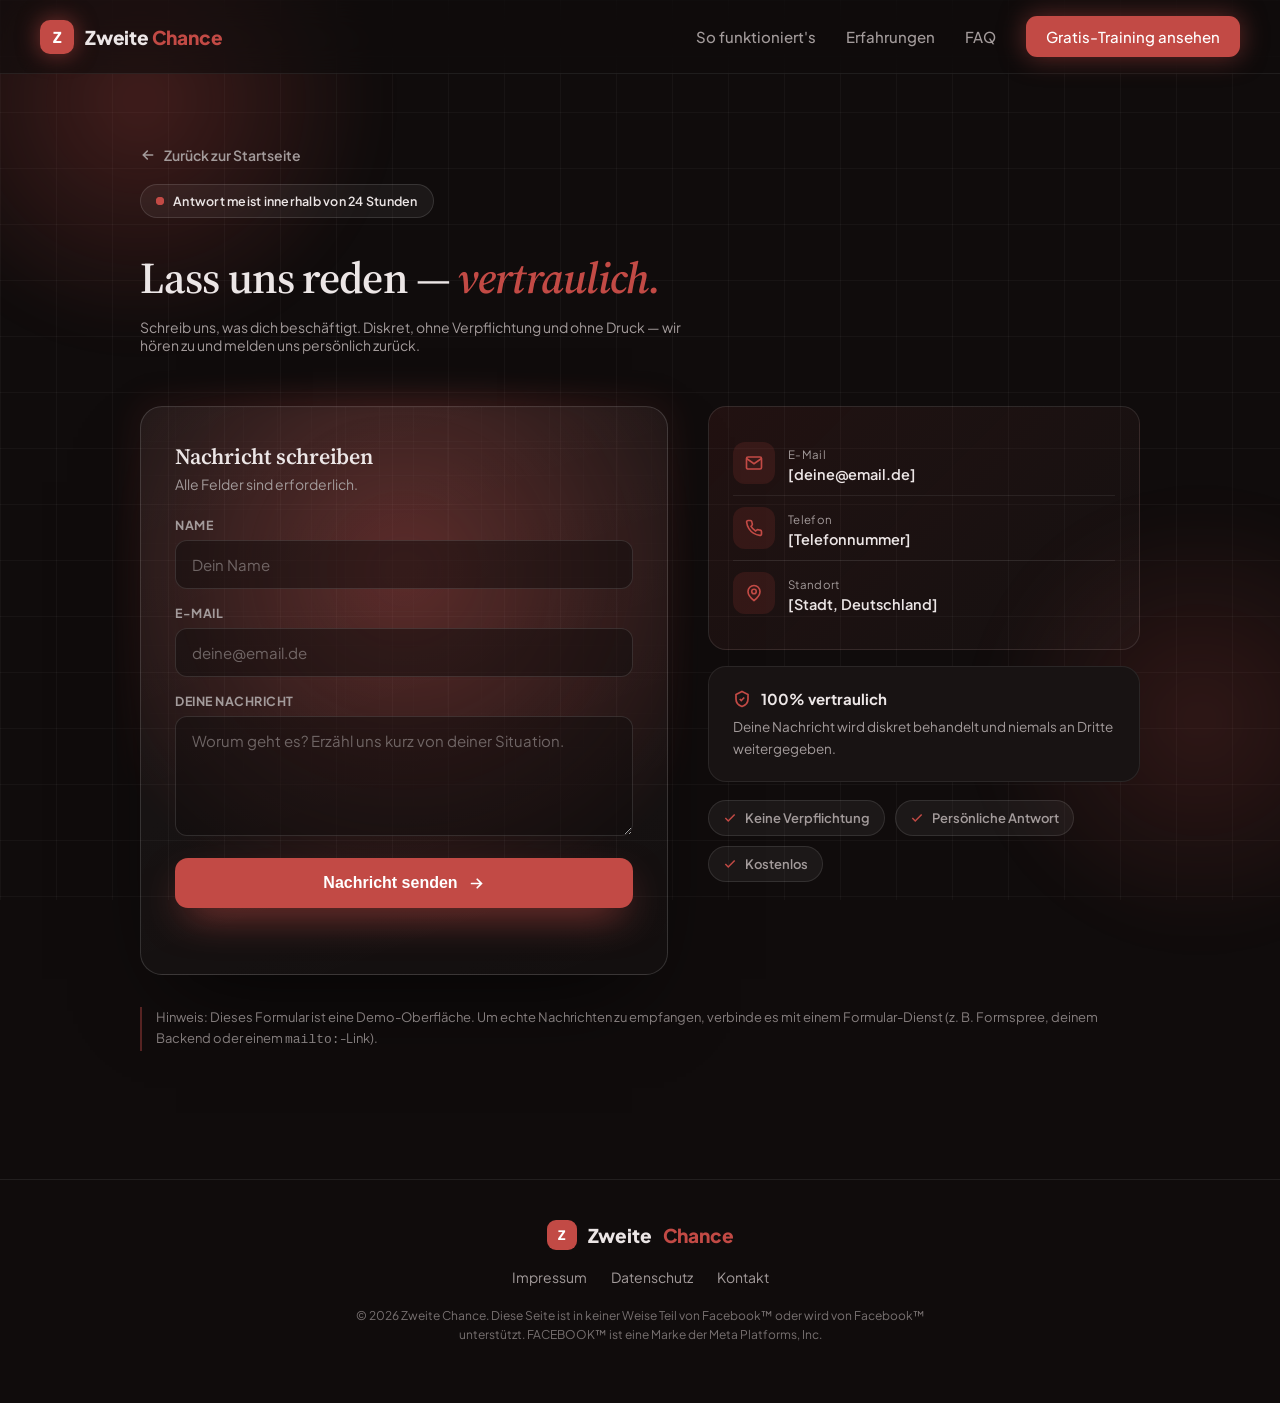
==== kontakt.html @ 106a39a1 "Initial commit" ====
﻿<!DOCTYPE html>
<html lang="de" data-theme="crimson">
<head>
  <meta charset="utf-8">
  <meta name="viewport" content="width=device-width, initial-scale=1">
  <title>Kontakt — Zweite Chance</title>
  <link rel="preconnect" href="https://fonts.googleapis.com">
  <link rel="preconnect" href="https://fonts.gstatic.com" crossorigin>
  <link href="https://fonts.googleapis.com/css2?family=Source+Serif+4:opsz,wght@8..60,400;8..60,500;8..60,600;8..60,700&family=Plus+Jakarta+Sans:wght@400;500;600;700;800&display=swap" rel="stylesheet">
  <link rel="stylesheet" href="assets/css/styles.css">
</head>
<body>

  <div class="bg-layer" aria-hidden="true">
    <div class="glow glow-1"></div>
    <div class="glow glow-2"></div>
  </div>
  <canvas id="heartbeat" class="heartbeat-layer" aria-hidden="true"></canvas>

  <div class="ui-layer">

    <nav class="nav">
      <a class="brand" href="index.html" style="text-decoration:none">
        <span class="brand-badge">Z</span>
        <span>Zweite<span class="accent"> Chance</span></span>
      </a>
      <div class="nav-links">
        <a href="index.html#how">So funktioniert's</a>
        <a href="index.html#stories">Erfahrungen</a>
        <a href="index.html#faq">FAQ</a>
        <a href="index.html#cta" class="btn-nav">Gratis-Training ansehen</a>
      </div>
    </nav>

    <main class="page" style="max-width:1080px">
      <a class="page-back" href="index.html" style="display:flex;width:fit-content;margin-bottom:20px">
        <svg width="16" height="16" viewBox="0 0 24 24" fill="none" stroke="currentColor" stroke-width="2.4" stroke-linecap="round"><path d="M19 12H5M11 18l-6-6 6-6"/></svg>
        Zurück zur Startseite
      </a>
      <div class="badge reveal" style="margin-bottom:24px">
        <span class="ping"><span class="ping-dot"></span><span class="ping-wave"></span></span>
        Antwort meist innerhalb von 24 Stunden
      </div>
      <h1 class="page-title reveal" style="margin-bottom:16px">Lass uns reden — <span class="accent italic">vertraulich.</span></h1>
      <p class="page-meta reveal" style="max-width:560px;margin-bottom:52px">Schreib uns, was dich beschäftigt. Diskret, ohne Verpflichtung und ohne Druck — wir hören zu und melden uns persönlich zurück.</p>

      <div class="contact-hero">
        <!-- Form panel -->
        <div class="form-panel reveal-l">
          <div class="form-panel-glow"></div>
          <div class="form-card">
            <div class="form-card-head">Nachricht schreiben</div>
            <div class="form-card-sub">Alle Felder sind erforderlich.</div>
            <form class="contact-form" id="contact-form" novalidate>
              <div class="field">
                <label for="cf-name">Name</label>
                <input type="text" id="cf-name" name="name" placeholder="Dein Name" required>
              </div>
              <div class="field">
                <label for="cf-email">E-Mail</label>
                <input type="email" id="cf-email" name="email" placeholder="deine@email.de" required>
              </div>
              <div class="field">
                <label for="cf-msg">Deine Nachricht</label>
                <textarea id="cf-msg" name="message" placeholder="Worum geht es? Erzähl uns kurz von deiner Situation." required></textarea>
              </div>
              <button type="submit" class="btn-primary form-submit" style="border:none;cursor:pointer">
                Nachricht senden
                <svg width="17" height="17" viewBox="0 0 24 24" fill="none" stroke="#fff" stroke-width="2.4" stroke-linecap="round"><path d="M5 12h14M13 6l6 6-6 6"/></svg>
              </button>
              <p class="form-status" id="cf-status" role="status"></p>
            </form>
          </div>
        </div>

        <!-- Info column -->
        <aside class="contact-side reveal-r">
          <div class="info-card">
            <div class="contact-method">
              <span class="method-icon"><svg width="18" height="18" viewBox="0 0 24 24" fill="none" stroke="var(--accent)" stroke-width="2.2"><rect x="2" y="4" width="20" height="16" rx="2"/><path d="M22 6l-10 7L2 6"/></svg></span>
              <span><span class="method-label">E-Mail</span><br><a class="method-value" href="mailto:[deine@email.de]">[deine@email.de]</a></span>
            </div>
            <div class="contact-method">
              <span class="method-icon"><svg width="18" height="18" viewBox="0 0 24 24" fill="none" stroke="var(--accent)" stroke-width="2.2"><path d="M22 16.9v3a2 2 0 0 1-2.2 2 19.8 19.8 0 0 1-8.6-3 19.5 19.5 0 0 1-6-6 19.8 19.8 0 0 1-3-8.6A2 2 0 0 1 4.1 2h3a2 2 0 0 1 2 1.7c.1.9.3 1.8.6 2.6a2 2 0 0 1-.5 2.1L8.1 9.9a16 16 0 0 0 6 6l1.5-1.1a2 2 0 0 1 2.1-.5c.8.3 1.7.5 2.6.6a2 2 0 0 1 1.7 2z"/></svg></span>
              <span><span class="method-label">Telefon</span><br><span class="method-value">[Telefonnummer]</span></span>
            </div>
            <div class="contact-method">
              <span class="method-icon"><svg width="18" height="18" viewBox="0 0 24 24" fill="none" stroke="var(--accent)" stroke-width="2.2"><path d="M20 10c0 6-8 12-8 12s-8-6-8-12a8 8 0 0 1 16 0z"/><circle cx="12" cy="10" r="3"/></svg></span>
              <span><span class="method-label">Standort</span><br><span class="method-value">[Stadt, Deutschland]</span></span>
            </div>
          </div>

          <div class="assure-card">
            <div class="assure-head">
              <svg width="18" height="18" viewBox="0 0 24 24" fill="none" stroke="currentColor" stroke-width="2.3"><path d="M12 2l8 4v6c0 5-3.4 8.5-8 10-4.6-1.5-8-5-8-10V6z"/><path d="M9 12l2 2 4-4"/></svg>
              100% vertraulich
            </div>
            <p>Deine Nachricht wird diskret behandelt und niemals an Dritte weitergegeben.</p>
          </div>

          <div class="contact-chips">
            <span class="contact-chip"><svg width="14" height="14" viewBox="0 0 24 24" fill="none" stroke="currentColor" stroke-width="2.6"><path d="M20 6L9 17l-5-5"/></svg> Keine Verpflichtung</span>
            <span class="contact-chip"><svg width="14" height="14" viewBox="0 0 24 24" fill="none" stroke="currentColor" stroke-width="2.6"><path d="M20 6L9 17l-5-5"/></svg> Persönliche Antwort</span>
            <span class="contact-chip"><svg width="14" height="14" viewBox="0 0 24 24" fill="none" stroke="currentColor" stroke-width="2.6"><path d="M20 6L9 17l-5-5"/></svg> Kostenlos</span>
          </div>
        </aside>
      </div>

      <p class="page-note" style="margin-top:32px">Hinweis: Dieses Formular ist eine Demo-Oberfläche. Um echte Nachrichten zu empfangen, verbinde es mit einem Formular-Dienst (z. B. Formspree, deinem Backend oder einem <code>mailto:</code>-Link).</p>
    </main>

    <footer class="footer">
      <a class="brand footer-brand" href="index.html" style="text-decoration:none">
        <span class="brand-badge small">Z</span>
        Zweite<span class="accent"> Chance</span>
      </a>
      <div class="footer-links">
        <a href="impressum.html">Impressum</a>
        <a href="datenschutz.html">Datenschutz</a>
        <a href="kontakt.html">Kontakt</a>
      </div>
      <p class="footer-fine">© 2026 Zweite Chance. Diese Seite ist in keiner Weise Teil von Facebook™ oder wird von Facebook™ unterstützt. FACEBOOK™ ist eine Marke der Meta Platforms, Inc.</p>
    </footer>

  </div>

  <script src="assets/js/script.js"></script>
  <script>
    (function () {
      var form = document.getElementById('contact-form');
      var status = document.getElementById('cf-status');
      if (!form) return;
      form.addEventListener('submit', function (e) {
        e.preventDefault();
        var name = document.getElementById('cf-name').value.trim();
        var email = document.getElementById('cf-email').value.trim();
        var msg = document.getElementById('cf-msg').value.trim();
        if (!name || !email || !msg) {
          status.style.color = '#E0795A';
          status.textContent = 'Bitte fülle alle Felder aus.';
          return;
        }
        if (!/^[^\s@]+@[^\s@]+\.[^\s@]+$/.test(email)) {
          status.style.color = '#E0795A';
          status.textContent = 'Bitte gib eine gültige E-Mail-Adresse ein.';
          return;
        }
        status.style.color = 'var(--accent)';
        status.textContent = 'Danke, ' + name + '! Deine Nachricht wurde vorbereitet — verbinde das Formular mit deinem Dienst, um sie zu senden.';
        form.reset();
      });
    })();
  </script>
</body>
</html>
---- assets/css/styles.css ----
/* ============================================================
   Zweite Chance — Stylesheet
   Theme tokens live on [data-theme] on <html>.
   Switch theme in JS:  document.documentElement.dataset.theme = 'obsidian'
   ============================================================ */

:root,
[data-theme="crimson"] {
  --bg: #100C0C;        --bgRgb: 16,12,12;
  --surface: #181313;
  --text: #ECE6E6;      --muted: #A39B9B;
  --line: 255,255,255;
  --ink: #221A1A;
  --accent: #C24A45;    --accent2: #97322E;  --accentRgb: 194,74,69;
}
[data-theme="obsidian"] {
  --bg:#0E0F12; --bgRgb:14,15,18; --surface:#16181D; --text:#EDEDEF; --muted:#9A9CA5;
  --line:255,255,255; --ink:#1B1E25; --accent:#C98A5E; --accent2:#A66B45; --accentRgb:201,138,94;
}
[data-theme="mocha"] {
  --bg:#14100D; --bgRgb:20,16,13; --surface:#1E1813; --text:#F0EAE3; --muted:#ABA095;
  --line:255,255,255; --ink:#241C16; --accent:#C77E54; --accent2:#9E5E3A; --accentRgb:199,126,84;
}
[data-theme="inkrose"] {
  --bg:#120E11; --bgRgb:18,14,17; --surface:#1C161A; --text:#EFE8EC; --muted:#A79AA1;
  --line:255,255,255; --ink:#221A1F; --accent:#C77089; --accent2:#9E5066; --accentRgb:199,112,137;
}
[data-theme="forest"] {
  --bg:#0C1310; --bgRgb:12,19,16; --surface:#141D18; --text:#E7EEE9; --muted:#93A39A;
  --line:255,255,255; --ink:#18221C; --accent:#5FA383; --accent2:#3F7A60; --accentRgb:95,163,131;
}
[data-theme="steel"] {
  --bg:#0E1217; --bgRgb:14,18,23; --surface:#171C23; --text:#E8EBEF; --muted:#94A0AC;
  --line:255,255,255; --ink:#1B212A; --accent:#6E9BC4; --accent2:#4E78A0; --accentRgb:110,155,196;
}
[data-theme="sand"] {
  --bg:#F3EEE6; --bgRgb:243,238,230; --surface:#FFFFFF; --text:#26211C; --muted:#6A6258;
  --line:38,33,28; --ink:#26211C; --accent:#B0664A; --accent2:#8C4E37; --accentRgb:176,102,74;
}

* { margin:0; padding:0; box-sizing:border-box; }
html { scroll-behavior:smooth; }
body {
  font-family:'Plus Jakarta Sans', sans-serif;
  background:var(--bg);
  color:var(--text);
  min-height:100vh;
  overflow-x:hidden;
  position:relative;
}
::selection { background:var(--accent); color:#fff; }
a { color:inherit; }
.accent { color:var(--accent); }
.italic { font-style:italic; }

/* ---------- Layers ---------- */
.bg-layer {
  position:fixed; inset:0; z-index:0; pointer-events:none;
  background:
    linear-gradient(rgba(var(--line),0.035) 1px, transparent 1px),
    linear-gradient(90deg, rgba(var(--line),0.035) 1px, transparent 1px);
  background-size:56px 56px, 56px 56px;
}
.glow { position:absolute; border-radius:50%; filter:blur(20px); }
.glow-1 { top:-160px; left:-120px; width:520px; height:520px;
  background:radial-gradient(circle, rgba(var(--accentRgb),0.28), transparent 65%);
  animation:scFloat 14s ease-in-out infinite; }
.glow-2 { top:480px; right:-160px; width:480px; height:480px;
  background:radial-gradient(circle, rgba(var(--accentRgb),0.18), transparent 65%);
  animation:scFloat2 18s ease-in-out infinite; }
.heartbeat-layer { position:fixed; inset:0; z-index:1; pointer-events:none; width:100%; height:100%; }
.ui-layer { position:relative; z-index:2; }

/* ---------- Nav ---------- */
.nav {
  position:sticky; top:0; z-index:50;
  display:flex; align-items:center; justify-content:space-between;
  padding:16px 40px;
  background:rgba(var(--bgRgb),0.6);
  backdrop-filter:blur(16px);
  border-bottom:1px solid rgba(var(--line),0.07);
}
.brand { display:flex; align-items:center; gap:11px; font-weight:800; letter-spacing:-0.01em; font-size:19px; text-decoration:none; color:inherit; cursor:pointer; }
.brand-badge {
  display:inline-flex; align-items:center; justify-content:center;
  width:34px; height:34px; border-radius:10px;
  background:var(--accent); color:#fff; font-size:15px;
  box-shadow:0 0 22px rgba(var(--accentRgb),0.6);
}
.brand-badge.small { width:30px; height:30px; border-radius:9px; font-size:13px; box-shadow:none; }
.nav-links { display:flex; align-items:center; gap:30px; }
.nav-links a { text-decoration:none; color:var(--muted); font-weight:500; font-size:15px; transition:color .2s; }
.nav-links a:hover { color:var(--text); }
.btn-nav {
  background:var(--accent); color:#fff !important; font-weight:700; font-size:14px;
  padding:11px 20px; border-radius:11px;
  box-shadow:0 0 26px rgba(var(--accentRgb),0.5);
}

/* ---------- Hero ---------- */
.hero { position:relative; max-width:1200px; margin:0 auto; padding:84px 40px 56px; }
.hero-grid { display:grid; grid-template-columns:1.05fr 0.95fr; grid-template-rows:auto auto; gap:32px 56px; align-items:start; }
.hero-text-top  { grid-column:1; grid-row:1; }
.hero-media     { grid-column:2; grid-row:1 / 3; align-self:center; }
.hero-text-bottom { grid-column:1; grid-row:2; }
.badge {
  display:inline-flex; align-items:center; gap:9px;
  background:rgba(var(--line),0.05); border:1px solid rgba(var(--line),0.12);
  padding:8px 15px; border-radius:999px;
  font-size:12.5px; font-weight:600; letter-spacing:0.02em; color:var(--text);
}
.ping { position:relative; display:inline-flex; width:8px; height:8px; }
.ping-dot, .ping-wave { position:absolute; inset:0; border-radius:50%; background:var(--accent); }
.ping-wave { animation:scPing 2s ease-out infinite; }
.hero-title { font-family:'Source Serif 4', serif; font-weight:600; font-size:58px; line-height:1.06; letter-spacing:-0.02em; margin-top:22px; }
.hero-sub { font-size:18px; line-height:1.65; color:var(--muted); max-width:520px; margin-top:20px; }
.hero-actions { display:flex; align-items:center; gap:16px; margin-top:30px; flex-wrap:wrap; }
.rating { display:flex; align-items:center; gap:9px; }
.stars { color:#D9A441; font-size:16px; letter-spacing:1px; }
.rating-text { font-size:14px; color:var(--muted); }
.rating-text b { color:var(--text); }
.hero-trust { display:flex; gap:22px; margin-top:30px; flex-wrap:wrap; font-size:13px; color:var(--muted); }
.hero-trust span { display:flex; align-items:center; gap:7px; }

.hero-media { position:relative; }
.hero-media-glow {
  position:absolute; inset:-14px; border-radius:26px;
  background:radial-gradient(circle at 50% 40%, rgba(var(--accentRgb),0.45), transparent 70%);
  filter:blur(10px); animation:scGlow 4s ease-in-out infinite;
}
.video-frame {
  position:relative; border-radius:20px;
  border:1px solid rgba(var(--line),0.14);
  box-shadow:0 40px 90px -30px rgba(0,0,0,0.8);
}
.video-inner {
  position:relative; aspect-ratio:4/3;
  display:flex; align-items:center; justify-content:center;
  background:linear-gradient(135deg,#262026,#16121a);
  overflow:hidden;
}
.video-poster { position:absolute; inset:0; width:100%; height:100%; object-fit:cover; transition:transform 0.5s ease; }
.video-inner:hover .video-poster { transform:scale(1.06); }
.play-btn {
  position:relative; z-index:2;
  display:inline-flex; align-items:center; justify-content:center;
  width:74px; height:74px; border-radius:50%; border:none; cursor:pointer;
  background:var(--accent);
  box-shadow:0 0 0 10px rgba(var(--accentRgb),0.22), 0 14px 40px rgba(0,0,0,0.5);
  transition:transform .2s;
}
.play-btn:hover { transform:scale(1.07); }
.video-tag {
  position:absolute; bottom:14px; right:14px; z-index:2;
  background:rgba(0,0,0,0.55); backdrop-filter:blur(6px);
  color:#fff; font-size:12px; font-weight:600; padding:6px 11px; border-radius:8px;
}
.stat-float {
  position:absolute; bottom:-22px; left:-22px; z-index:2;
  background:rgba(var(--bgRgb),0.85); backdrop-filter:blur(12px);
  border:1px solid rgba(var(--line),0.14); border-radius:14px; padding:12px 16px;
  box-shadow:0 18px 40px -16px rgba(0,0,0,0.7);
}
.stat-float-num { font-family:'Source Serif 4', serif; font-size:24px; font-weight:600; color:var(--accent); }
.stat-float-label { font-size:11.5px; color:var(--muted); margin-top:1px; }

/* ---------- Video Preview Section ---------- */
.video-preview-section { text-align:center; }
.section-sub {
  font-size:16px; color:var(--muted); max-width:620px;
  margin:12px auto 0; line-height:1.7;
}
.video-preview-wrap {
  max-width:940px; margin:44px auto 0;
  border-radius:18px; overflow:hidden;
  border:1px solid rgba(var(--line),0.18);
  box-shadow:0 40px 90px -20px rgba(0,0,0,0.85);
  background:#000;
  position:relative;
}
.preview-video {
  width:100%; display:block;
  aspect-ratio:16/9;
  border-radius:18px;
}

/* ---------- Placeholders ---------- */
[data-placeholder] {
  display:flex; align-items:center; justify-content:center;
  background:repeating-linear-gradient(45deg, rgba(var(--line),0.04), rgba(var(--line),0.04) 12px, transparent 12px, transparent 24px);
}
[data-placeholder]::after {
  content:attr(data-placeholder);
  font-size:13px; font-weight:600; color:var(--muted); opacity:0.7; letter-spacing:0.02em;
}

/* ---------- Marquee ---------- */
.marquee-wrap {
  border-top:1px solid rgba(var(--line),0.07);
  border-bottom:1px solid rgba(var(--line),0.07);
  overflow:hidden; background:rgba(var(--line),0.02); margin-top:24px;
}
.marquee { display:flex; width:max-content; animation:scMarquee 32s linear infinite; }
.marquee-item {
  display:inline-flex; align-items:center; gap:11px; padding:18px 34px;
  font-size:14px; font-weight:600; color:var(--muted); white-space:nowrap;
}

/* ---------- Sections ---------- */
.section { margin:104px auto 0; padding:0 40px; }
.section.narrow { max-width:1080px; }
.section.wide { max-width:1120px; }
.eyebrow { text-align:center; font-weight:700; font-size:12.5px; letter-spacing:0.16em; text-transform:uppercase; color:var(--accent); }
.section-title {
  font-family:'Source Serif 4', serif; text-align:center; font-weight:600;
  font-size:38px; letter-spacing:-0.02em; margin-top:12px; line-height:1.15;
}

/* ---------- Cards / grids ---------- */
.grid-3 { display:grid; grid-template-columns:repeat(3,1fr); gap:20px; margin-top:48px; }
.grid-2 { display:grid; grid-template-columns:1fr 1fr; gap:20px; margin-top:44px; }
.card {
  background:var(--surface); border:1px solid rgba(var(--line),0.08);
  border-radius:20px; padding:30px 26px; transition:transform .25s, border-color .25s;
}
.card:hover { transform:translateY(-5px); border-color:rgba(var(--accentRgb),0.4); }
.card-emoji { font-size:26px; }
.card-lead { font-size:16px; line-height:1.55; color:var(--text); margin-top:14px; font-weight:500; }
.card-icon { width:48px; height:48px; border-radius:13px; background:rgba(var(--accentRgb),0.12); display:flex; align-items:center; justify-content:center; font-size:23px; }
.card-title { font-size:18px; font-weight:700; margin-top:18px; letter-spacing:-0.01em; }
.card-body { font-size:15px; line-height:1.6; color:var(--muted); margin-top:10px; }
.step-num {
  display:inline-flex; align-items:center; justify-content:center;
  width:48px; height:48px; border-radius:13px;
  background:rgba(var(--accentRgb),0.14); color:var(--accent);
  font-family:'Source Serif 4', serif; font-size:24px; font-weight:600;
}

/* ---------- Coach ---------- */
.coach {
  background:linear-gradient(135deg, rgba(var(--accentRgb),0.10), rgba(var(--line),0.02));
  border:1px solid rgba(var(--line),0.1); border-radius:26px; padding:48px;
  display:grid; grid-template-columns:0.8fr 1.2fr; gap:44px; align-items:center; overflow:hidden;
}
.coach-photo { width:100%; aspect-ratio:4/5; border-radius:20px; overflow:hidden; border:1px solid rgba(var(--line),0.12); object-fit:cover; display:block; }
.coach-title { font-family:'Source Serif 4', serif; font-weight:600; font-size:32px; margin-top:12px; letter-spacing:-0.01em; line-height:1.15; }
.coach-body { font-size:16px; line-height:1.7; color:var(--muted); margin-top:18px; }
.coach-stats { display:flex; gap:40px; margin-top:30px; flex-wrap:wrap; }
.stat-num { font-family:'Source Serif 4', serif; font-size:34px; font-weight:600; color:var(--text); }
.stat-label { font-size:13px; color:var(--muted); margin-top:2px; }

/* ---------- Testimonials ---------- */
.testimonials-section { overflow:hidden; }
.testimonials { display:flex; width:max-content; gap:20px; padding:0 10px; animation:scMarquee 46s linear infinite; }
.testimonial {
  width:360px; flex-shrink:0;
  background:var(--surface); border:1px solid rgba(var(--line),0.08);
  border-radius:18px; padding:26px;
  display:flex; flex-direction:column;
}
.testimonial .stars { font-size:15px; letter-spacing:1px; }
.testimonial-quote { font-size:15px; line-height:1.65; color:var(--text); margin-top:14px; flex:1; }
.testimonial-foot { display:flex; align-items:center; gap:11px; margin-top:20px; }
.testimonial-avatar { width:40px; height:40px; border-radius:50%; color:#fff; display:flex; align-items:center; justify-content:center; font-weight:700; font-size:15px; }
.testimonial-name { font-weight:700; font-size:14px; }
.testimonial-meta { font-size:12px; color:var(--muted); }

/* ---------- Differentiator ---------- */
.diff-section { max-width:980px; }
.diff-good { background:linear-gradient(135deg, rgba(var(--accentRgb),0.12), rgba(var(--line),0.02)); border:1px solid rgba(var(--accentRgb),0.35); border-radius:20px; padding:32px; }
.diff-bad { background:rgba(var(--line),0.02); border:1px solid rgba(var(--line),0.08); border-radius:20px; padding:32px; }
.diff-head { font-weight:700; font-size:13px; letter-spacing:0.04em; text-transform:uppercase; }
.accent-head { color:var(--accent); }
.muted-head { color:var(--muted); }
.diff-list { display:flex; flex-direction:column; gap:14px; margin-top:18px; }
.diff-item { display:flex; align-items:flex-start; gap:11px; font-size:15px; line-height:1.45; color:var(--text); }
.diff-item svg { flex-shrink:0; margin-top:1px; }
.diff-item.muted { color:var(--muted); }

/* ---------- FAQ ---------- */
.faq-section { max-width:760px; }
.faq-list { margin-top:40px; display:flex; flex-direction:column; gap:12px; }
.faq-item { background:var(--surface); border:1px solid rgba(var(--line),0.08); border-radius:14px; overflow:hidden; }
.faq-q {
  width:100%; display:flex; align-items:center; justify-content:space-between; gap:16px;
  background:none; border:none; cursor:pointer; text-align:left; padding:20px 24px;
  font-family:'Plus Jakarta Sans', sans-serif; font-size:16px; font-weight:700; color:var(--text);
}
.faq-toggle { flex-shrink:0; font-size:22px; color:var(--accent); transition:transform .35s cubic-bezier(.4,0,.2,1); }
.faq-item.open .faq-toggle { transform:rotate(45deg); }
.faq-a { display:grid; grid-template-rows:0fr; transition:grid-template-rows .38s cubic-bezier(.4,0,.2,1); }
.faq-a-inner { overflow:hidden; font-size:15px; line-height:1.65; color:var(--muted); padding:0 24px; transition:padding .38s cubic-bezier(.4,0,.2,1); }
.faq-item.open .faq-a { grid-template-rows:1fr; }
.faq-item.open .faq-a-inner { padding:0 24px 22px; }

/* ---------- CTA ---------- */
.cta {
  position:relative; overflow:hidden;
  background:linear-gradient(135deg, var(--accent), var(--accent2));
  border-radius:28px; padding:64px 40px; text-align:center; color:#fff;
}
.cta-glow { position:absolute; top:-80px; left:50%; transform:translateX(-50%); width:480px; height:300px; background:radial-gradient(circle, rgba(255,255,255,0.22), transparent 70%); pointer-events:none; }
.cta-title { position:relative; font-family:'Source Serif 4', serif; font-weight:600; font-size:42px; letter-spacing:-0.02em; max-width:640px; margin:0 auto; line-height:1.12; }
.cta-sub { position:relative; font-size:17px; line-height:1.6; margin:18px auto 0; max-width:520px; opacity:0.94; }
.cta-note { position:relative; font-size:13px; margin-top:14px; opacity:0.85; }
.btn-light {
  position:relative; display:inline-flex; align-items:center; gap:10px; text-decoration:none;
  background:#fff; color:var(--accent2); font-weight:700; font-size:17px;
  padding:18px 36px; border-radius:13px; margin-top:30px;
  box-shadow:0 16px 40px -12px rgba(0,0,0,0.5); transition:transform .2s;
}
.btn-light:hover { transform:translateY(-2px); }

/* ---------- Buttons ---------- */
.btn-primary {
  display:inline-flex; align-items:center; gap:10px; text-decoration:none;
  background:var(--accent); color:#fff; font-weight:700; font-size:16px;
  padding:16px 28px; border-radius:13px;
  box-shadow:0 16px 40px -12px rgba(var(--accentRgb),0.8); transition:transform .2s;
}
.btn-primary:hover { transform:translateY(-2px); }

/* ---------- Footer ---------- */
.footer { margin-top:88px; border-top:1px solid rgba(var(--line),0.08); padding:40px 40px 60px; text-align:center; }
.footer-brand { justify-content:center; }
.footer-links { display:flex; align-items:center; justify-content:center; gap:24px; margin-top:18px; font-size:14px; }
.footer-links a { color:var(--muted); text-decoration:none; }
.footer-links a:hover { color:var(--text); }
.footer-fine { font-size:12px; color:var(--muted); opacity:0.7; margin-top:20px; max-width:620px; margin-left:auto; margin-right:auto; line-height:1.6; }

/* ---------- Toast ---------- */
.toast {
  position:fixed; left:24px; bottom:24px; z-index:60;
  display:flex; align-items:center; gap:13px;
  background:rgba(var(--bgRgb),0.78); backdrop-filter:blur(16px);
  border:1px solid rgba(var(--line),0.14); border-radius:14px;
  padding:13px 18px 13px 14px;
  box-shadow:0 18px 40px -16px rgba(0,0,0,0.7); max-width:300px;
}
.toast.show { animation:scToast 5.5s ease both; }
.toast-icon { position:relative; display:inline-flex; align-items:center; justify-content:center; width:36px; height:36px; border-radius:50%; background:rgba(var(--accentRgb),0.18); flex-shrink:0; }
.toast-icon svg { position:relative; }
.toast-ping { position:absolute; inset:0; border-radius:50%; background:rgba(var(--accentRgb),0.5); animation:scPing 2s ease-out infinite; }
.toast-name { font-size:13px; font-weight:700; line-height:1.3; color:var(--text); }
.toast-action { font-weight:500; color:var(--muted); }
.toast-ago { font-size:11px; color:var(--muted); margin-top:2px; }

/* ---------- Scroll reveal (transition-based: resting state is opacity:1) ---------- */
.reveal, .reveal-l, .reveal-r, .reveal-s {
  opacity:0;
  transition:opacity .9s cubic-bezier(.2,.7,.2,1), transform .9s cubic-bezier(.2,.7,.2,1);
  will-change:transform, opacity;
}
.reveal   { transform:translateY(28px); }
.reveal-l { transform:translateX(-30px); }
.reveal-r { transform:translateX(30px); }
.reveal-s { transform:scale(.94); }
.reveal.in, .reveal-l.in, .reveal-r.in, .reveal-s.in {
  opacity:1;
  transform:none;
}

/* ---------- Keyframes ---------- */
@keyframes scReveal  { from{opacity:0;transform:translateY(28px)} to{opacity:1;transform:none} }
@keyframes scRevealL { from{opacity:0;transform:translateX(-30px)} to{opacity:1;transform:none} }
@keyframes scRevealR { from{opacity:0;transform:translateX(30px)} to{opacity:1;transform:none} }
@keyframes scScale   { from{opacity:0;transform:scale(.94)} to{opacity:1;transform:none} }
@keyframes scReveal  { from{opacity:0;transform:translateY(28px)} to{opacity:1;transform:none} }
@keyframes scRevealL { from{opacity:0;transform:translateX(-30px)} to{opacity:1;transform:none} }
@keyframes scRevealR { from{opacity:0;transform:translateX(30px)} to{opacity:1;transform:none} }
@keyframes scScale   { from{opacity:0;transform:scale(.94)} to{opacity:1;transform:none} }
@keyframes scFloat   { 0%,100%{transform:translateY(0)} 50%{transform:translateY(-26px)} }
@keyframes scFloat2  { 0%,100%{transform:translateY(0)} 50%{transform:translateY(20px)} }
@keyframes scGlow    { 0%,100%{opacity:.45} 50%{opacity:.85} }
@keyframes scMarquee { from{transform:translateX(0)} to{transform:translateX(-50%)} }
@keyframes scPing    { 0%{transform:scale(.9);opacity:.7} 70%,100%{transform:scale(2.4);opacity:0} }
@keyframes scToast   { 0%{opacity:0;transform:translateY(12px) scale(.96)} 8%,82%{opacity:1;transform:none} 100%{opacity:0;transform:translateY(12px) scale(.96)} }

/* ---------- Legal / Subpages ---------- */
.page { max-width:820px; margin:0 auto; padding:72px 40px 40px; }
.page-back { display:inline-flex; align-items:center; gap:8px; text-decoration:none; color:var(--muted); font-size:14px; font-weight:600; margin-bottom:28px; transition:color .2s; }
.page-back:hover { color:var(--text); }
.page-eyebrow { font-weight:700; font-size:12.5px; letter-spacing:0.16em; text-transform:uppercase; color:var(--accent); }
.page-title { font-family:'Source Serif 4', serif; font-weight:600; font-size:44px; letter-spacing:-0.02em; margin-top:12px; line-height:1.1; }
.page-meta { font-size:14px; color:var(--muted); margin-top:14px; }
.page-body { margin-top:40px; }
.page-body h2 { font-family:'Source Serif 4', serif; font-weight:600; font-size:24px; letter-spacing:-0.01em; margin-top:40px; margin-bottom:12px; }
.page-body h2:first-child { margin-top:0; }
.page-body h3 { font-size:16px; font-weight:700; margin-top:24px; margin-bottom:8px; }
.page-body p { font-size:15.5px; line-height:1.75; color:var(--muted); margin-bottom:14px; }
.page-body p strong, .page-body strong { color:var(--text); font-weight:700; }
.page-body a { color:var(--accent); text-decoration:none; }
.page-body a:hover { text-decoration:underline; }
.page-body ul { margin:0 0 16px 0; padding-left:20px; }
.page-body li { font-size:15.5px; line-height:1.7; color:var(--muted); margin-bottom:8px; }
.page-card { background:var(--surface); border:1px solid rgba(var(--line),0.08); border-radius:16px; padding:26px 28px; margin-bottom:20px; }
.page-card p { margin-bottom:6px; }
.page-note { font-size:13px; color:var(--muted); opacity:0.8; margin-top:8px; line-height:1.6; border-left:2px solid rgba(var(--accentRgb),0.5); padding-left:14px; }

/* ---------- Kontakt page ---------- */
.contact-hero { display:grid; grid-template-columns:1.1fr 0.9fr; gap:40px; margin-top:44px; align-items:start; }
.form-panel { position:relative; }
.form-panel-glow { position:absolute; inset:-14px; border-radius:26px; background:radial-gradient(circle at 50% 30%, rgba(var(--accentRgb),0.40), transparent 70%); filter:blur(12px); animation:scGlow 4s ease-in-out infinite; pointer-events:none; }
.form-card { position:relative; background:linear-gradient(160deg, rgba(var(--line),0.05), rgba(var(--line),0.015)); border:1px solid rgba(var(--line),0.14); border-radius:22px; padding:34px; box-shadow:0 40px 90px -36px rgba(0,0,0,0.8); overflow:hidden; }
.form-card::before { content:""; position:absolute; inset:0; pointer-events:none; background:linear-gradient(rgba(var(--line),0.04) 1px, transparent 1px), linear-gradient(90deg, rgba(var(--line),0.04) 1px, transparent 1px); background-size:34px 34px; mask-image:radial-gradient(circle at 50% 0%, #000, transparent 75%); opacity:0.6; }
.form-card > * { position:relative; }
.form-card-head { font-family:'Source Serif 4', serif; font-size:22px; font-weight:600; letter-spacing:-0.01em; margin-bottom:4px; }
.form-card-sub { font-size:14px; color:var(--muted); margin-bottom:24px; }
.field { display:flex; flex-direction:column; gap:7px; margin-bottom:16px; }
.field label { font-size:12.5px; font-weight:700; color:var(--muted); letter-spacing:0.04em; text-transform:uppercase; }
.field input, .field textarea { background:rgba(var(--bgRgb),0.5); border:1px solid rgba(var(--line),0.12); border-radius:12px; padding:14px 16px; color:var(--text); font-family:'Plus Jakarta Sans', sans-serif; font-size:15px; transition:border-color .2s, box-shadow .2s, background .2s; }
.field input::placeholder, .field textarea::placeholder { color:var(--muted); opacity:0.6; }
.field input:focus, .field textarea:focus { outline:none; border-color:var(--accent); box-shadow:0 0 0 4px rgba(var(--accentRgb),0.16); background:rgba(var(--bgRgb),0.7); }
.field textarea { resize:vertical; min-height:120px; }
.form-submit { width:100%; justify-content:center; margin-top:6px; }
.contact-side .info-card { position:relative; overflow:hidden; background:linear-gradient(135deg, rgba(var(--accentRgb),0.10), rgba(var(--line),0.02)); border:1px solid rgba(var(--line),0.1); border-radius:18px; padding:24px; margin-bottom:16px; }
.contact-method { display:flex; align-items:center; gap:13px; padding:11px 0; }
.contact-method + .contact-method { border-top:1px solid rgba(var(--line),0.07); }
.method-icon { width:42px; height:42px; border-radius:12px; flex-shrink:0; background:rgba(var(--accentRgb),0.14); display:flex; align-items:center; justify-content:center; }
.method-label { font-size:11.5px; color:var(--muted); letter-spacing:0.03em; }
.method-value { font-size:14.5px; color:var(--text); font-weight:600; text-decoration:none; }
a.method-value:hover { color:var(--accent); }
.assure-card { background:var(--surface); border:1px solid rgba(var(--line),0.08); border-radius:18px; padding:22px 24px; }
.assure-head { display:flex; align-items:center; gap:10px; color:var(--text); font-weight:700; font-size:15px; margin-bottom:8px; }
.assure-head svg { color:var(--accent); }
.assure-card p { font-size:13.5px; line-height:1.6; color:var(--muted); margin:0; }
.contact-chips { display:flex; flex-wrap:wrap; gap:10px; margin-top:18px; }
.contact-chip { display:inline-flex; align-items:center; gap:8px; background:rgba(var(--line),0.05); border:1px solid rgba(var(--line),0.1); padding:9px 14px; border-radius:999px; font-size:13px; font-weight:600; color:var(--muted); }
.contact-chip svg { color:var(--accent); flex-shrink:0; }
.form-status { font-size:14px; color:var(--accent); margin-top:14px; font-weight:600; min-height:18px; }
@media (max-width:760px) { .contact-hero { grid-template-columns:1fr; } .page { padding:56px 20px 40px; } .page-title { font-size:32px; } }

/* ---------- Responsive ---------- */
@media (max-width:880px) {
  .hero-grid, .grid-3, .grid-2, .coach { grid-template-columns:1fr; }
  .hero-title { font-size:44px; }
  .nav { padding:14px 20px; }
  .nav-links { gap:16px; }
  .nav-links a:not(.btn-nav) { display:none; }
  .btn-nav { padding:10px 14px; font-size:13px; white-space:nowrap; }
  .section { padding:0 20px; margin-top:80px; }
  .hero { padding:56px 20px 40px; }
  .coach { padding:32px; }
  .section-title { font-size:30px; }
  .cta-title { font-size:32px; }

  .hero-grid { display:flex; flex-direction:column; gap:0; }
  .hero-text-top  { order:2; }
  .hero-media     { order:1; padding:24px 12px 40px; width:100%; }
  .hero-text-bottom { order:3; }
  .video-frame { max-width:94%; margin:0 auto; }
  .stat-float-num { font-size:20px; }
}
@media (prefers-reduced-motion: reduce) {
  *, *::before, *::after { animation-duration:.001ms !important; animation-iteration-count:1 !important; }
  .reveal, .reveal-l, .reveal-r, .reveal-s { opacity:1; }
}
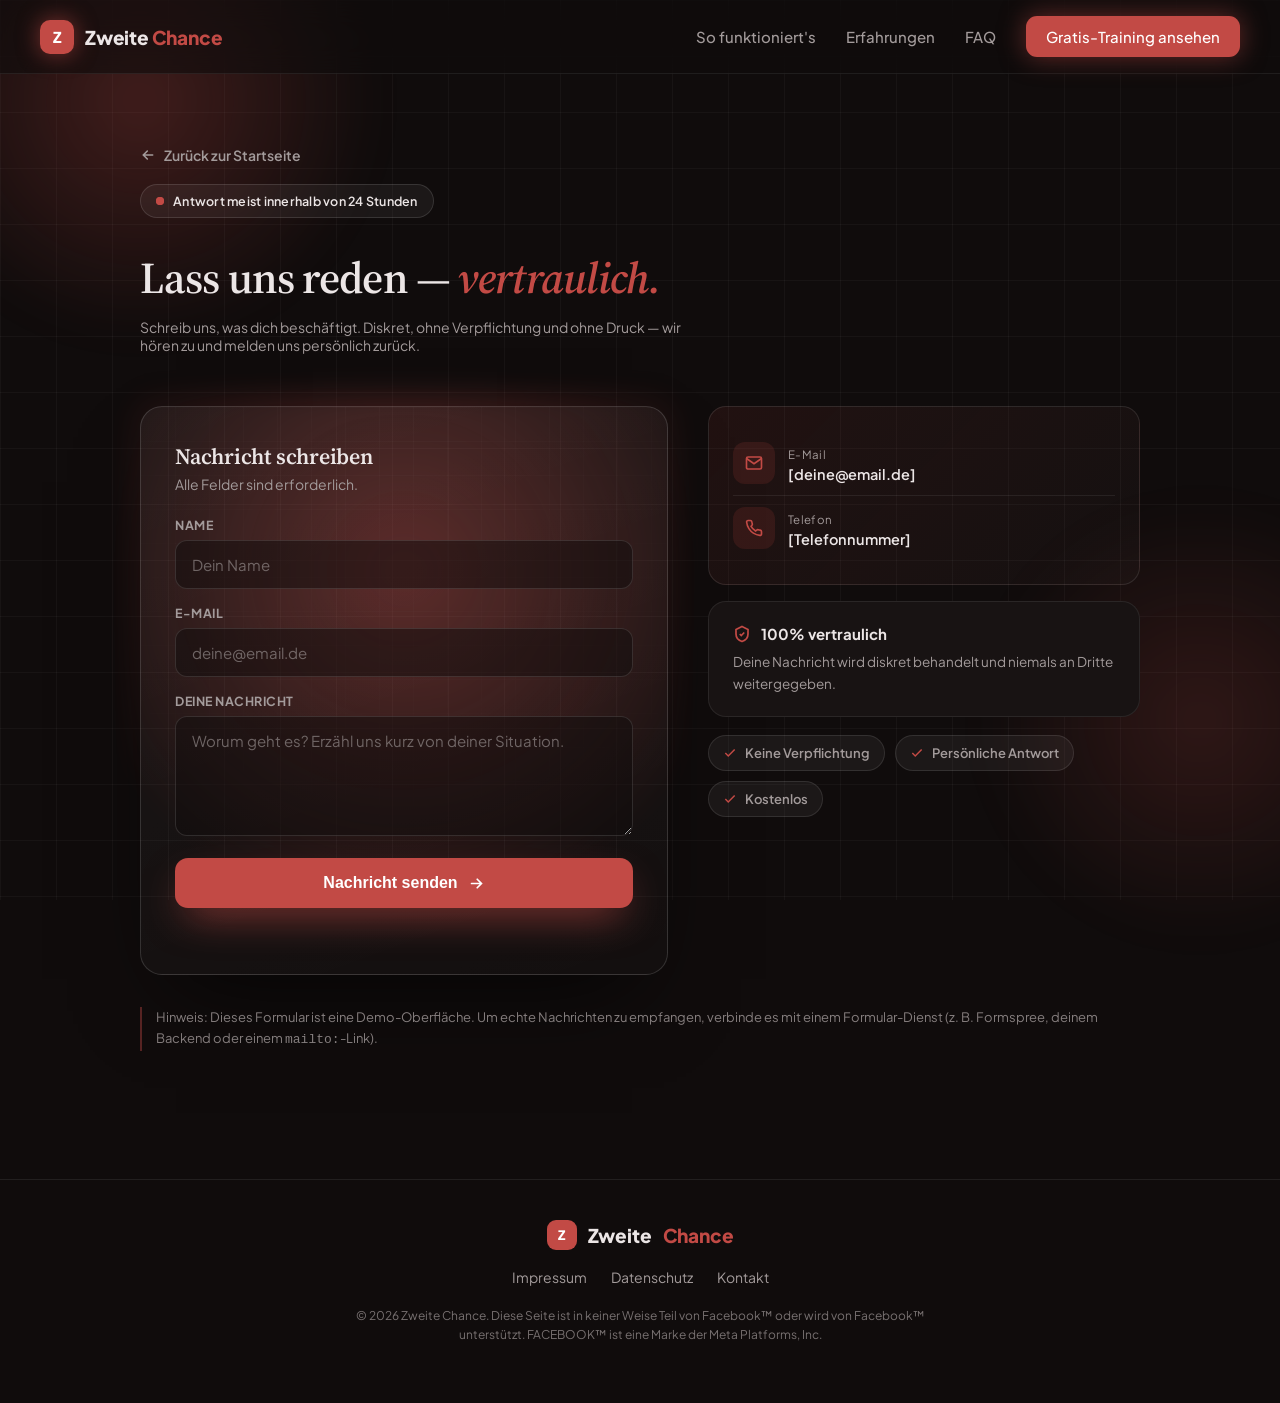
==== commit f1f05a25: "Update the website" ====
--- a/kontakt.html
+++ b/kontakt.html
@@ -84,10 +84,6 @@
               <span class="method-icon"><svg width="18" height="18" viewBox="0 0 24 24" fill="none" stroke="var(--accent)" stroke-width="2.2"><path d="M22 16.9v3a2 2 0 0 1-2.2 2 19.8 19.8 0 0 1-8.6-3 19.5 19.5 0 0 1-6-6 19.8 19.8 0 0 1-3-8.6A2 2 0 0 1 4.1 2h3a2 2 0 0 1 2 1.7c.1.9.3 1.8.6 2.6a2 2 0 0 1-.5 2.1L8.1 9.9a16 16 0 0 0 6 6l1.5-1.1a2 2 0 0 1 2.1-.5c.8.3 1.7.5 2.6.6a2 2 0 0 1 1.7 2z"/></svg></span>
               <span><span class="method-label">Telefon</span><br><span class="method-value">[Telefonnummer]</span></span>
             </div>
-            <div class="contact-method">
-              <span class="method-icon"><svg width="18" height="18" viewBox="0 0 24 24" fill="none" stroke="var(--accent)" stroke-width="2.2"><path d="M20 10c0 6-8 12-8 12s-8-6-8-12a8 8 0 0 1 16 0z"/><circle cx="12" cy="10" r="3"/></svg></span>
-              <span><span class="method-label">Standort</span><br><span class="method-value">[Stadt, Deutschland]</span></span>
-            </div>
           </div>
 
           <div class="assure-card">
--- a/assets/css/styles.css
+++ b/assets/css/styles.css
@@ -112,7 +112,8 @@
 .ping { position:relative; display:inline-flex; width:8px; height:8px; }
 .ping-dot, .ping-wave { position:absolute; inset:0; border-radius:50%; background:var(--accent); }
 .ping-wave { animation:scPing 2s ease-out infinite; }
-.hero-title { font-family:'Source Serif 4', serif; font-weight:600; font-size:58px; line-height:1.06; letter-spacing:-0.02em; margin-top:22px; }
+.hero-eyebrow { font-family:'Source Serif 4', serif; font-weight:600; font-size:22px; letter-spacing:0.14em; text-transform:uppercase; color:var(--accent); margin-top:22px; }
+.hero-title { font-family:'Source Serif 4', serif; font-weight:600; font-size:58px; line-height:1.06; letter-spacing:-0.02em; margin-top:10px; }
 .hero-sub { font-size:18px; line-height:1.65; color:var(--muted); max-width:520px; margin-top:20px; }
 .hero-actions { display:flex; align-items:center; gap:16px; margin-top:30px; flex-wrap:wrap; }
 .rating { display:flex; align-items:center; gap:9px; }
@@ -134,7 +135,7 @@
   box-shadow:0 40px 90px -30px rgba(0,0,0,0.8);
 }
 .video-inner {
-  position:relative; aspect-ratio:4/3;
+  position:relative; aspect-ratio:4/3; border-radius:19px;
   display:flex; align-items:center; justify-content:center;
   background:linear-gradient(135deg,#262026,#16121a);
   overflow:hidden;
@@ -166,13 +167,19 @@
 
 /* ---------- Video Preview Section ---------- */
 .video-preview-section { text-align:center; }
+.video-intro-sub { max-width:640px; }
+.video-intro-sub .hl { color:#fff; font-weight:600; }
+.video-preview-section .video-intro-title {
+  color:#fff; max-width:820px; margin:22px auto 0;
+  font-size:40px; line-height:1.12;
+}
 .section-sub {
   font-size:16px; color:var(--muted); max-width:620px;
   margin:12px auto 0; line-height:1.7;
 }
 .video-preview-wrap {
   max-width:940px; margin:44px auto 0;
-  border-radius:18px; overflow:hidden;
+  border-radius:28px; overflow:hidden;
   border:1px solid rgba(var(--line),0.18);
   box-shadow:0 40px 90px -20px rgba(0,0,0,0.85);
   background:#000;
@@ -181,8 +188,16 @@
 .preview-video {
   width:100%; display:block;
   aspect-ratio:16/9;
-  border-radius:18px;
-}
+  border-radius:28px;
+}
+.video-preview-link { display:block; cursor:pointer; text-decoration:none; }
+.video-preview-link img.preview-video { object-fit:cover; transition:transform .5s ease; }
+.video-preview-link:hover img.preview-video { transform:scale(1.04); }
+.play-btn-lg {
+  position:absolute; top:50%; left:50%; transform:translate(-50%,-50%);
+  width:88px; height:88px;
+}
+.video-preview-link:hover .play-btn-lg { transform:translate(-50%,-50%) scale(1.07); }
 
 /* ---------- Placeholders ---------- */
 [data-placeholder] {
@@ -243,7 +258,15 @@
   display:grid; grid-template-columns:0.8fr 1.2fr; gap:44px; align-items:center; overflow:hidden;
 }
 .coach-photo { width:100%; aspect-ratio:4/5; border-radius:20px; overflow:hidden; border:1px solid rgba(var(--line),0.12); object-fit:cover; display:block; }
-.coach-title { font-family:'Source Serif 4', serif; font-weight:600; font-size:32px; margin-top:12px; letter-spacing:-0.01em; line-height:1.15; }
+.coach-name { font-family:'Source Serif 4', serif; font-weight:700; font-size:26px; margin-top:14px; letter-spacing:-0.01em; line-height:1.1; }
+.coach-role { font-size:14px; font-weight:600; color:var(--accent); margin-top:5px; }
+.coach-title {
+  font-family:'Source Serif 4', serif; font-weight:600; font-size:32px;
+  margin-top:26px; padding-top:26px; letter-spacing:-0.01em; line-height:1.15;
+  border-top:1px solid rgba(var(--line),0.12);
+}
+.coach-body { margin-top:16px; }
+.coach-stats { margin-top:34px; }
 .coach-body { font-size:16px; line-height:1.7; color:var(--muted); margin-top:18px; }
 .coach-stats { display:flex; gap:40px; margin-top:30px; flex-wrap:wrap; }
 .stat-num { font-family:'Source Serif 4', serif; font-size:34px; font-weight:600; color:var(--text); }
@@ -310,6 +333,35 @@
   box-shadow:0 16px 40px -12px rgba(0,0,0,0.5); transition:transform .2s;
 }
 .btn-light:hover { transform:translateY(-2px); }
+
+/* ---------- Mini CTA ---------- */
+.cta-mini { text-align:center; }
+.cta-mini-title { font-family:'Source Serif 4', serif; font-weight:600; font-size:30px; letter-spacing:-0.02em; line-height:1.15; }
+.cta-mini-sub { font-size:15.5px; color:var(--muted); margin-top:10px; }
+.btn-pill {
+  display:inline-flex; align-items:center; gap:10px; text-decoration:none;
+  background:linear-gradient(135deg, var(--accent), var(--accent2));
+  color:#fff; font-weight:700; font-size:16px;
+  padding:15px 34px; border-radius:999px; margin-top:22px;
+  box-shadow:0 14px 34px -10px rgba(var(--accentRgb),0.7);
+  transition:transform .2s, box-shadow .2s;
+}
+.btn-pill:hover { transform:translateY(-2px); box-shadow:0 20px 44px -10px rgba(var(--accentRgb),0.85); }
+.cta-mini-note { font-size:13px; color:var(--muted); opacity:0.85; margin-top:16px; }
+.unlock-list {
+  position:relative; list-style:none; padding:0;
+  max-width:480px; margin:26px auto 0; text-align:left;
+  display:flex; flex-direction:column; gap:12px;
+}
+.unlock-list li {
+  display:flex; align-items:flex-start; gap:11px;
+  font-size:15.5px; line-height:1.5; color:#fff; opacity:0.96;
+}
+.unlock-list li svg {
+  flex-shrink:0; margin-top:3px;
+  background:rgba(255,255,255,0.16); border-radius:50%; padding:4px; width:24px; height:24px;
+  stroke:#fff;
+}
 
 /* ---------- Buttons ---------- */
 .btn-primary {
@@ -442,16 +494,109 @@
   .hero { padding:56px 20px 40px; }
   .coach { padding:32px; }
   .section-title { font-size:30px; }
+  .video-preview-section .video-intro-title { font-size:28px; }
   .cta-title { font-size:32px; }
 
   .hero-grid { display:flex; flex-direction:column; gap:0; }
-  .hero-text-top  { order:2; }
-  .hero-media     { order:1; padding:24px 12px 40px; width:100%; }
+  .hero-text-top  { order:1; }
+  .hero-media     { order:2; padding:24px 0 40px; width:100%; }
   .hero-text-bottom { order:3; }
-  .video-frame { max-width:94%; margin:0 auto; }
+  .video-frame { max-width:100%; margin:0 auto; }
   .stat-float-num { font-size:20px; }
 }
 @media (prefers-reduced-motion: reduce) {
   *, *::before, *::after { animation-duration:.001ms !important; animation-iteration-count:1 !important; }
   .reveal, .reveal-l, .reveal-r, .reveal-s { opacity:1; }
 }
+
+/* ---------- Registration Modal ---------- */
+.modal-overlay {
+  position:fixed; inset:0; z-index:200;
+  background:rgba(0,0,0,0.72);
+  backdrop-filter:blur(14px) saturate(0.6);
+  display:flex; align-items:center; justify-content:center;
+  padding:20px;
+  opacity:0; pointer-events:none;
+  transition:opacity .35s cubic-bezier(.4,0,.2,1);
+}
+.modal-overlay.open { opacity:1; pointer-events:all; }
+.modal-overlay.open .modal-wrap { animation:scModalIn .42s cubic-bezier(.34,1.22,.64,1) both; }
+.modal-wrap { position:relative; width:100%; max-width:480px; }
+.modal-glow {
+  position:absolute; inset:-20px; border-radius:32px;
+  background:radial-gradient(ellipse 80% 70% at 50% 20%, rgba(var(--accentRgb),0.42), transparent 70%);
+  filter:blur(18px); animation:scGlow 4s ease-in-out infinite; pointer-events:none;
+}
+.modal-card {
+  position:relative;
+  background:linear-gradient(160deg, rgba(var(--bgRgb),.97) 0%, rgba(var(--bgRgb),.94) 100%);
+  border:1px solid rgba(var(--line),0.18);
+  border-radius:26px; padding:44px 40px;
+  box-shadow:0 60px 120px -30px rgba(0,0,0,0.9), inset 0 0 0 1px rgba(var(--accentRgb),0.12);
+  overflow:hidden;
+}
+.modal-card::before {
+  content:""; position:absolute; inset:0; pointer-events:none;
+  background:linear-gradient(rgba(var(--line),0.038) 1px, transparent 1px),
+             linear-gradient(90deg, rgba(var(--line),0.038) 1px, transparent 1px);
+  background-size:34px 34px;
+  mask-image:radial-gradient(ellipse 90% 55% at 50% 0%, #000 30%, transparent 100%);
+  opacity:0.65;
+}
+.modal-card::after {
+  content:""; position:absolute; left:0; right:0; height:1px;
+  background:linear-gradient(90deg, transparent 5%, rgba(var(--accentRgb),0.55) 50%, transparent 95%);
+  animation:scScanLine 4.5s ease-in-out infinite;
+  pointer-events:none;
+}
+.modal-card > * { position:relative; }
+.modal-close {
+  position:absolute; top:16px; right:16px; z-index:1;
+  background:rgba(var(--line),0.06); border:1px solid rgba(var(--line),0.10);
+  border-radius:10px; width:36px; height:36px; cursor:pointer; color:var(--muted);
+  display:flex; align-items:center; justify-content:center;
+  transition:color .2s, background .2s;
+}
+.modal-close:hover { color:var(--text); background:rgba(var(--line),0.13); }
+.modal-badge {
+  display:inline-flex; align-items:center; gap:9px;
+  background:rgba(var(--line),0.05); border:1px solid rgba(var(--line),0.12);
+  padding:7px 14px; border-radius:999px;
+  font-size:12px; font-weight:600; letter-spacing:0.02em; color:var(--text);
+  margin-bottom:18px;
+}
+.modal-title {
+  font-family:'Source Serif 4', serif; font-weight:600; font-size:30px;
+  letter-spacing:-0.02em; line-height:1.15; margin-bottom:10px;
+}
+.modal-sub { font-size:14.5px; color:var(--muted); line-height:1.6; margin-bottom:26px; }
+.modal-optional { font-weight:400; text-transform:none; letter-spacing:0; font-size:11.5px; }
+.modal-trust {
+  display:flex; align-items:center; justify-content:center; gap:7px;
+  font-size:12px; color:var(--muted); margin-top:16px; opacity:0.72; line-height:1.5;
+}
+.modal-success { text-align:center; padding:16px 0 8px; }
+.modal-success-icon {
+  width:62px; height:62px; border-radius:50%;
+  background:rgba(var(--accentRgb),0.14); border:1px solid rgba(var(--accentRgb),0.32);
+  display:flex; align-items:center; justify-content:center; margin:0 auto 22px;
+}
+.modal-success-title {
+  font-family:'Source Serif 4', serif; font-size:26px; font-weight:600;
+  letter-spacing:-0.01em; margin-bottom:10px;
+}
+.modal-success-sub { font-size:15px; color:var(--muted); line-height:1.65; margin-bottom:0; }
+@keyframes scModalIn {
+  from { opacity:0; transform:scale(.93) translateY(20px); }
+  to   { opacity:1; transform:none; }
+}
+@keyframes scScanLine {
+  0%   { top:0;    opacity:0; }
+  6%   { opacity:1; }
+  88%  { opacity:0.45; }
+  100% { top:100%; opacity:0; }
+}
+@media (max-width:520px) {
+  .modal-card   { padding:32px 22px; border-radius:20px; }
+  .modal-title  { font-size:24px; }
+}
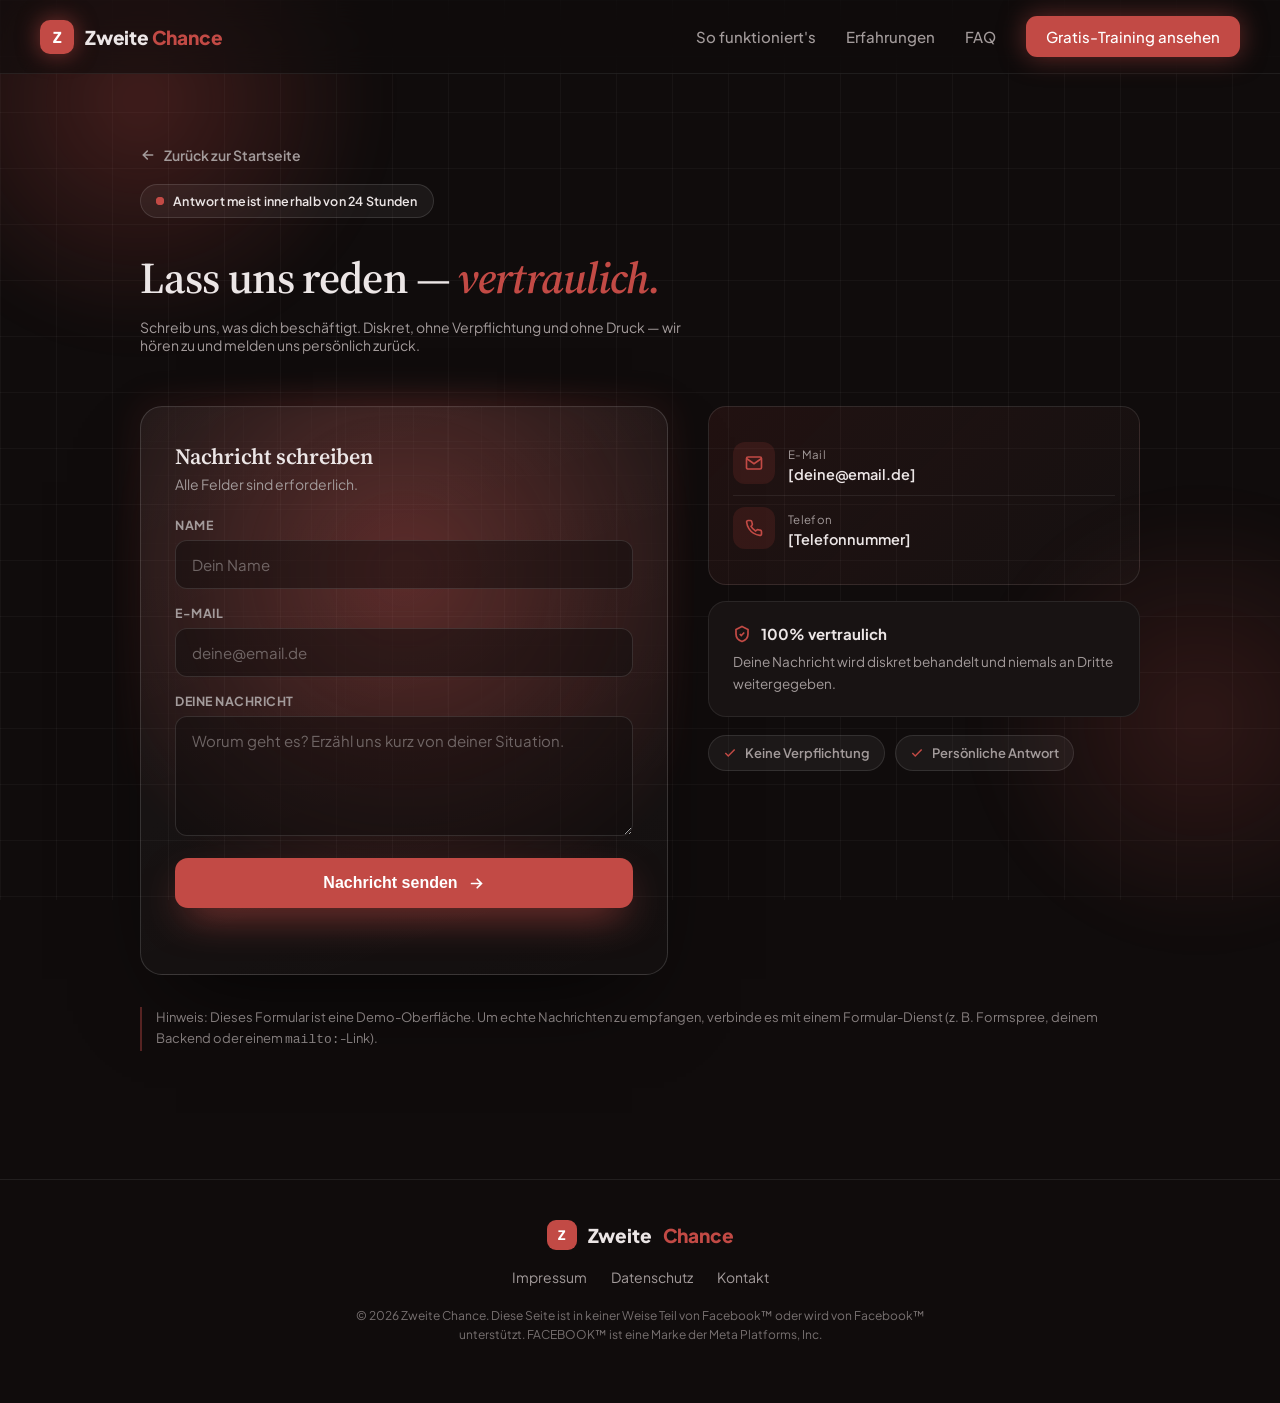
==== commit df178137: "Update the website" ====
--- a/kontakt.html
+++ b/kontakt.html
@@ -97,7 +97,6 @@
           <div class="contact-chips">
             <span class="contact-chip"><svg width="14" height="14" viewBox="0 0 24 24" fill="none" stroke="currentColor" stroke-width="2.6"><path d="M20 6L9 17l-5-5"/></svg> Keine Verpflichtung</span>
             <span class="contact-chip"><svg width="14" height="14" viewBox="0 0 24 24" fill="none" stroke="currentColor" stroke-width="2.6"><path d="M20 6L9 17l-5-5"/></svg> Persönliche Antwort</span>
-            <span class="contact-chip"><svg width="14" height="14" viewBox="0 0 24 24" fill="none" stroke="currentColor" stroke-width="2.6"><path d="M20 6L9 17l-5-5"/></svg> Kostenlos</span>
           </div>
         </aside>
       </div>
--- a/assets/css/styles.css
+++ b/assets/css/styles.css
@@ -112,7 +112,8 @@
 .ping { position:relative; display:inline-flex; width:8px; height:8px; }
 .ping-dot, .ping-wave { position:absolute; inset:0; border-radius:50%; background:var(--accent); }
 .ping-wave { animation:scPing 2s ease-out infinite; }
-.hero-eyebrow { font-family:'Source Serif 4', serif; font-weight:600; font-size:22px; letter-spacing:0.14em; text-transform:uppercase; color:var(--accent); margin-top:22px; }
+.hero-eyebrow { font-family:'Source Serif 4', serif; font-weight:600; font-size:16px; letter-spacing:0.14em; text-transform:uppercase; color:var(--accent); margin-top:22px; }
+.hero-eyebrow .eyebrow-white { color:#fff; }
 .hero-title { font-family:'Source Serif 4', serif; font-weight:600; font-size:58px; line-height:1.06; letter-spacing:-0.02em; margin-top:10px; }
 .hero-sub { font-size:18px; line-height:1.65; color:var(--muted); max-width:520px; margin-top:20px; }
 .hero-actions { display:flex; align-items:center; gap:16px; margin-top:30px; flex-wrap:wrap; }
@@ -177,6 +178,11 @@
   font-size:16px; color:var(--muted); max-width:620px;
   margin:12px auto 0; line-height:1.7;
 }
+.video-caption {
+  text-align:center; color:#fff; font-weight:700;
+  font-size:22px; letter-spacing:-0.01em; margin:22px auto 0; max-width:720px;
+}
+.video-caption-sep { color:var(--accent); margin:0 6px; font-weight:600; }
 .video-preview-wrap {
   max-width:940px; margin:44px auto 0;
   border-radius:28px; overflow:hidden;
@@ -258,7 +264,7 @@
   display:grid; grid-template-columns:0.8fr 1.2fr; gap:44px; align-items:center; overflow:hidden;
 }
 .coach-photo { width:100%; aspect-ratio:4/5; border-radius:20px; overflow:hidden; border:1px solid rgba(var(--line),0.12); object-fit:cover; display:block; }
-.coach-name { font-family:'Source Serif 4', serif; font-weight:700; font-size:26px; margin-top:14px; letter-spacing:-0.01em; line-height:1.1; }
+.coach-name { font-family:'Source Serif 4', serif; font-weight:700; font-size:26px; margin-top:0; letter-spacing:-0.01em; line-height:1.1; }
 .coach-role { font-size:14px; font-weight:600; color:var(--accent); margin-top:5px; }
 .coach-title {
   font-family:'Source Serif 4', serif; font-weight:600; font-size:32px;
